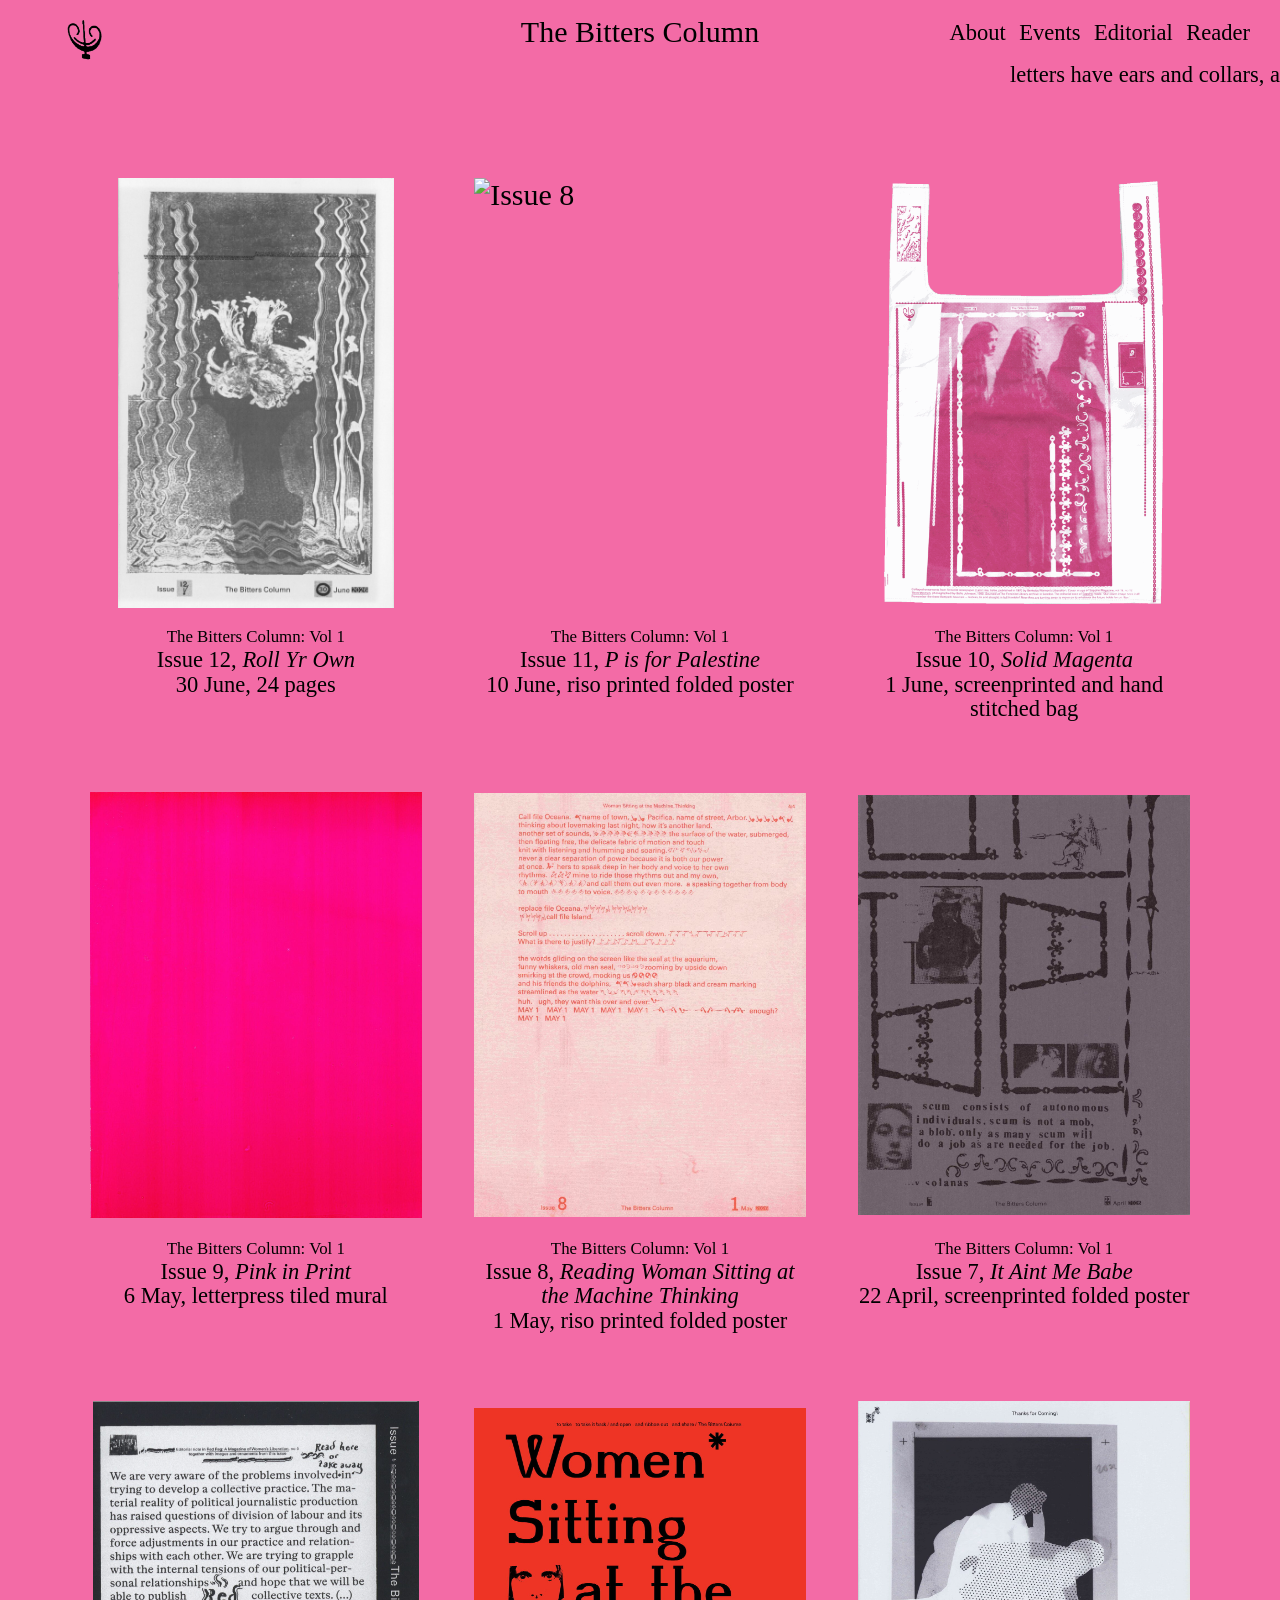
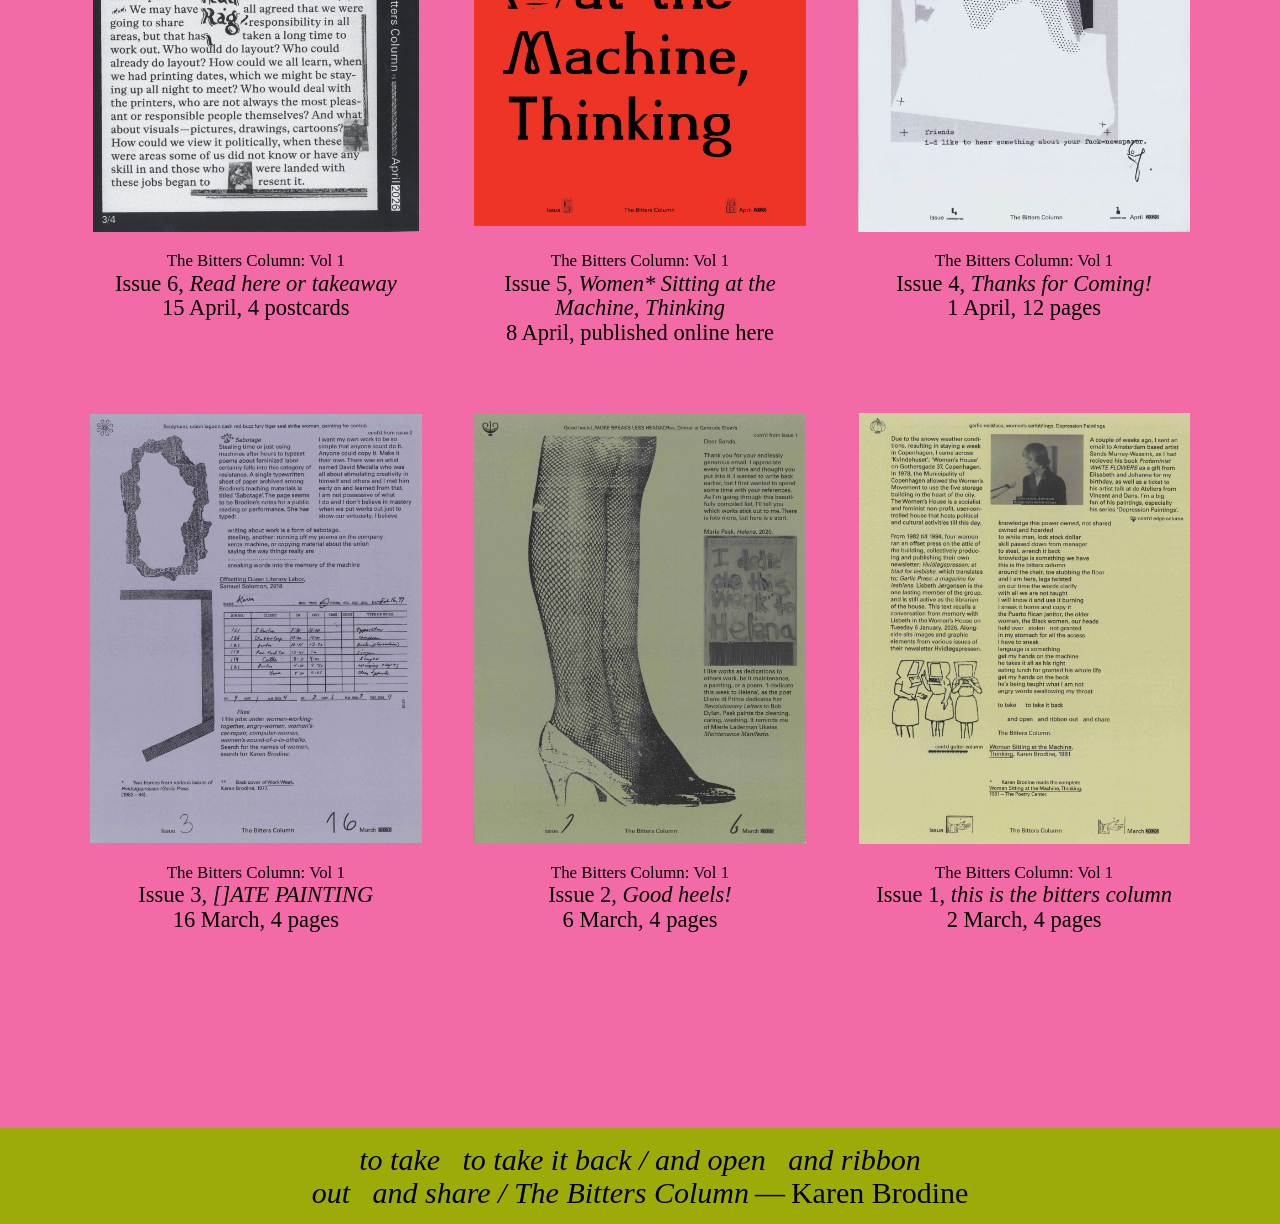
==== index.html @ c5529387 "commit" ====
<!DOCTYPE html>

<html lang="en">

	<head>

		<meta charset="utf-8">
		<meta name="viewport" content="width=device-width,initial-scale=1.0">

		<meta name="description" content="The Bitters Column is a bi-weekly publication about forming a feminist graphic design practice in conversation with others." />
		<meta name="keywords" content="TBC, women, feminized labor, archive, onions, feminist publishing"/>
		<meta name="author" content="Malva Askerup" />

		<link rel="icon" href="assets/images/favicon/loj.png"/>

		<title>The Bitters Column</title>

		<link rel="stylesheet" href="assets/css/normalize.css">

<link rel="stylesheet" href="https://use.typekit.net/iww7ucv.css">

		<link rel="stylesheet" href="assets/css/style.css?ver=1.0">

	</head>

	<body>


  <div class="page-wrapper">

<header>
  <a href="#" id="header-title" class="js-open-popup">The Bitters Column</a>

  <nav class="corner-nav">
    <a href="#" class="js-open-popup">About</a>
    <a href="happening.html">Events</a>
    <a href="home-page-thesis.html">Editorial</a>
    <a href="reader-home-page.html">Reader</a>
  </nav>
</header>

<div class="popup popup-index" id="popup">
  <div class="popup-content">
    <button class="popup-close" id="popup-close">&times;</button>
    <p>The Bitters Column is a bi-weekly publication about forming a feminist graphic design practice in conversation with others. </p>

<p class="center">* The Bitters Column: Volume 1, Issue 1–12 *</p>

<p>Issue 1, 2, and 3 includes a conversation with archivist Lisbeth Jørgensen, along
with material from <em>Hvidløgspressen (Garlic Press): A Magazine for Lesbians</em>, collectively produced from 1982 – 1994, at Kvindehuset (Women’s House) in Copenhagen. Poems by Marxist-writer and typesetter Karen Brodine. Email correspondence on women painters with the artist <a href="https://giftsciencearchive.net/">Sands Murray-Wassink</a>.</p>

<p>Issue 4 is a text on labor and sexuality, titled <em>IN REST, IN DEFIANCE</em>, written by <a href="https://www.vincentbecher.com/">Vincent Becher</a> for 1 May (Labor Day) 2026. Along with images from <em>Suck: The First European Sex Paper</em>, published 1969 –1974, London.</p>

<p>Issue 5 is a special issue publishing a text titled <em>Women* Sitting at the Machine, Thinking</em>, written as an expanded editorial note of sorts, published in April 2026 <a href="home-page-thesis.html">on this webpage.</a></p>

<p>Issue 6 is a (delayed) series of four postcards, reading editorial notes from various publications in the archives of Mayday Rooms and The Feminist Library in London.</p>

<p>Issue 7 blows up and extends details of the feminist newspaper <em>It Aint me Babe</em>, published in 1970 by Berkeley Women’s Liberation.</p>

<p>Issue 8 amplifies as a collective reading of Karen Brodine's <em>Woman Sitting at the Machine, Thinking</em>, for 1 May (Labor Day) 2026.</p>

<p>Issue 9 comprises a series of glossy pink prints mounted on a wall, distributed through the format of the exhibition. Printed with Anja Aurand.</p>

<p>Issue 10, is a handbag in collaboration with <a href="https://k6rnel.com/">Kornel Wojcinowicz</a>, as the first edition of <em>Solid: a collaborative garment project</em>.</p>

<p>Issue 11 are collages made with <a href="https://rietlanden.womensoffice.nl/index.html">Elisabeth Rafstedt and Johanna Ehde&thinsp;—&thinsp;Rietlanden Women's Office</a>, with material from <a href="https://www.palestineposterproject.org/">Palestine Poster Project Archive</a>.</p>

<p>Issue 12 is in dialogue with <a href="https://johannagratzer.info/">Johanna Gratzer</a>, along with a visual essay with sourced images from <em>Chrysalis Magazine: A Magazine of Women’s Culture</em>, produced from 1977 – 1980, at The Woman’s Building, Los Angeles.</p>

<p><a href="https://www.stanislawzielinski.com/">Stan Zielinski</a> selects the footer numbers for each issue.</p>

<p class="center">*</p>

<p>Contact: <a href="mailto:malvaaskerup@gmail.com">malvaaskerup@gmail.com</a></p>

<p><a href="mailto:malvaaskerup@gmail.com?subject=Subscribe%20to%20TBC">*Subscribe to The Bitters Column newsletter*</a> <br>
Send an inquiry via email to purchase an issue. The price for each issues differ, according to production time and costs.
</p>

<p>This is a research project into editorial practices as means for collaborative work, initiated by graphic designer <a href="https://malvaaskerup.nl/">Malva Askerup</a>.</p>

<p>Web design and development: Malva Askerup <br>
</div>
</div>




<div class="gossip-bar">
  <div class="gossip-track">
    letters have ears and collars, arms and legs, shoulders, spines, and chins
  </div>
</div>

			 <a href="index.html" class="home-button">
    <img src="content/hands.png" alt="Home">
  </a>

<main class="home-grid">


  <!-- Clickable images -->


<figure class="home-item">
    <a href="#" class="home-link">
    <img class="toggle-image" src="content/issue12.jpeg" data-alt="content/issue12-spread.png" alt="Issue 8">
    </a>
				  <figcaption>
      <span class="caption-series">The Bitters Column: Vol 1</span><br>
      <span class="caption-author">Issue 12,</span>
	        <span class="caption-title"><em>Roll Yr Own</em></span>
                <span class="caption-author"><br>30 June, 24 pages</span>

    </figcaption>
  </figure>

<figure class="home-item">
    <a href="#" class="home-link">
    <img class="toggle-image" src="content/palestine.jpg" data-alt="content/palestine-back.jpg" alt="Issue 8">
    </a>
				  <figcaption>
      <span class="caption-series">The Bitters Column: Vol 1</span><br>
      <span class="caption-author">Issue 11,</span>
	        <span class="caption-title"><em>P is for Palestine</em></span>
                <span class="caption-author"><br>10 June, riso printed folded poster</span>

    </figcaption>
  </figure>

<figure class="home-item">
    <a href="#" class="home-link">
    <img class="toggle-image" src="content/issue10-front.png" data-alt="content/issue10-back.png" alt="Issue 8">
    </a>
				  <figcaption>
      <span class="caption-series">The Bitters Column: Vol 1</span><br>
      <span class="caption-author">Issue 10,</span>
	        <span class="caption-title"><em>Solid Magenta</em></span>
                <span class="caption-author"><br>1 June, screenprinted and hand stitched bag</span>

    </figcaption>
  </figure>

<figure class="home-item">
    <a href="#" class="home-link">
    <img class="toggle-image" src="content/issue-9.jpg" data-alt="content/issue-9-2.jpg" alt="Issue 8">
    </a>
				  <figcaption>
      <span class="caption-series">The Bitters Column: Vol 1</span><br>
      <span class="caption-author">Issue 9,</span>
	        <span class="caption-title"><em>Pink in Print</em></span>
                <span class="caption-author"><br>6 May, letterpress tiled mural</span>

    </figcaption>
  </figure>

<figure class="home-item">
    <a href="#" class="home-link">
    <img class="toggle-image" src="content/TBC-ISSUE-8-FOLD.jpg" data-alt="content/tbc-issue-8-big.jpg" alt="Issue 8">
    </a>
				  <figcaption>
      <span class="caption-series">The Bitters Column: Vol 1</span><br>
      <span class="caption-author">Issue 8,</span>
	        <span class="caption-title"><em>Reading Woman Sitting at the Machine Thinking</em></span>
                <span class="caption-author"><br>1 May, riso printed folded poster</span>

    </figcaption>
  </figure>

<figure class="home-item">
    <a href="#" class="home-link">
    <img class="toggle-image" src="content/tbc-issue-7.jpg" data-alt="content/tbc-issue-7-big.jpg" alt="Issue 7">
    </a>
				  <figcaption>
      <span class="caption-series">The Bitters Column: Vol 1</span><br>
      <span class="caption-author">Issue 7,</span>
	        <span class="caption-title"><em>It Aint Me Babe</em></span>
      <span class="caption-author"><br>22 April, screenprinted folded poster</span>

    </figcaption>

  </figure>

<figure class="home-item">
    <a href="#" class="home-link">
    <img class="toggle-image" src="content/TBC-ISSUE-6-4.jpg" data-alt="content/TBC-ISSUE-6-2.jpg" alt="Issue 6" >
    </a>
				  <figcaption>
      <span class="caption-series">The Bitters Column: Vol 1</span><br>
      <span class="caption-author">Issue 6,</span>
	        <span class="caption-title"><em>Read here or takeaway</em></span>
      <span class="caption-author"><br>15 April, 4 postcards</span>

    </figcaption>
  </figure>

<figure class="home-item">
    <a href="home-page-thesis.html" class="home-link">
      <img src="content/issue-5.jpg" alt="Issue 5">
    </a>
				  <figcaption>
      <span class="caption-series">The Bitters Column: Vol 1</span><br>
      <span class="caption-author">Issue 5,</span>
	        <span class="caption-title"><em>Women* Sitting at the Machine, Thinking</em></span>
          <span class="caption-author"><br
            >8 April,
            <a href="home-page-thesis.html">published online here</a></span>
    </figcaption>
  </figure>

<figure class="home-item">
    <a href="#" class="home-link">
    <img class="toggle-image" src="content/TBC-ISSUE4.jpg" data-alt="content/TBC-ISSUE-4-1.jpg" alt="Issue 4">
    </a>
				  <figcaption>
      <span class="caption-series">The Bitters Column: Vol 1</span><br>
      <span class="caption-author">Issue 4,</span>
	        <span class="caption-title"><em>Thanks for Coming!</em></span>
              <span class="caption-author"><br>1 April, 12 pages</span>
    </figcaption>
  </figure>

<figure class="home-item">
  <a href="#" class="home-link">
    <img class="toggle-image" src="content/TBC-ISSUE-3.jpg" data-alt="content/TBC-ISSUE-3-2.jpg" alt="Issue 3">
  </a>
  <figcaption>
    <span class="caption-series">The Bitters Column: Vol 1</span><br>
    <span class="caption-author">Issue 3,</span>
    <span class="caption-title"><em>[]ATE PAINTING</em></span>
        <span class="caption-author"><br>16 March, 4 pages</span>
  </figcaption>
</figure>

<figure class="home-item">
  <a href="#" class="home-link">
    <img class="toggle-image" src="content/TBC-ISSUE-2.jpg" data-alt="content/TBC-ISSUE-2-1.jpg" alt="Issue 2">
  </a>
  <figcaption>
    <span class="caption-series">The Bitters Column: Vol 1</span><br>
    <span class="caption-author">Issue 2,</span>
    <span class="caption-title"><em>Good heels!</em></span>
        <span class="caption-author"><br>6 March, 4 pages</span>
  </figcaption>
</figure>

<figure class="home-item">
  <a href="#" class="home-link">
    <img class="toggle-image" src="content/TBC-ISSUE-1.jpg" data-alt="content/TBC-ISSUE-1-2.jpg" alt="Issue 1">
  </a>
  <figcaption>
    <span class="caption-series">The Bitters Column: Vol 1</span><br>
    <span class="caption-author">Issue 1,</span>
    <span class="caption-title"><em>this is the bitters column</em></span>
    <span class="caption-author"><br>2 March, 4 pages</span>
  </figcaption>
</figure>



</main>


		<footer>

			<p>
				<em>to take&nbsp;&nbsp;&nbsp;to take it back /
      and open&nbsp;&nbsp;&nbsp;and ribbon out&nbsp;&nbsp;&nbsp;and share /
<nobr>The Bitters Column</nobr></em>&thinsp;—&thinsp;<nobr>Karen Brodine</nobr>

			</p>

		</footer>

		</div>

		<!-- end webpage content -->


		<!-- website script right before closing tag -->
		<script type="text/javascript" src="assets/js/script.js?ver=1.0"></script>


	</body>

</html>
---- assets/css/style.css ----
@charset "UTF-8";

/* FONTS */
@font-face {
  font-family: 'Mrs Eaves';
  src: url('../fonts/mrs-eaves/mrs-eaves-roman.woff2') format('woff2');
  font-weight: normal;
  font-style: normal;
  font-display: swap;
}

@font-face {
  font-family: 'Mrs Eaves';
  src: url('../fonts/mrs-eaves/mrs-eaves-italic.woff2') format('woff2');
  font-weight: normal;
  font-style: italic;
  font-display: swap;
}

/* VARIABLES */

:root {
  /* Color values */
  --color-background: rgba(255, 255, 255, 1);
  --color-text: rgba(0, 0, 0, 1);
  --color-text-link: rgba(0, 0, 255, 0.8);
  --color-text-link-hover: rgba(0, 0, 255, 0.4);

  /* Font values */
  --font-text: 'mrs-eaves', serif;
  /* --font-size: 24px; */
  --font-size: 30px;

  /* Margin values */
  --margin: 1rem;
  --header-offset: 0.5rem; /* master vertical spacing */

  /* Reserved width on the right so header titles and the gossip-bar
     marquee never run under the fixed corner-nav */
  --corner-nav-clearance: 9rem;

  /* Examples of possible variables 

  --font-size-heading: calc(var(--font-size) * 2);
  --font-size-subheading: calc(var(--font-size) * 1.25);
  --font-size-caption: calc(var(--font-size) * 0.875);

  --margin-xs: calc(var(--margin) * 0.5);
  --margin-s: calc(var(--margin) * 1);
  --margin-m: calc(var(--margin) * 2);
  --margin-l: calc(var(--margin) * 3);
  --margin-xl: calc(var(--margin) * 5);
*/
  font-size: 30px;
  /* Floor for phone widths (2.5vw stays under this until ~960px wide).
     h1/h3/header/nav are all sized in rem/em off this root value, so
     moving the floor keeps the whole type scale — headings, body text,
     nav — moving together instead of just shrinking paragraphs. */
  font-size: clamp(19px, 2.5vw, 30px);
}

/* GENERAL STYLES */

html {
  /* font-size: 30px; */
  background-color: transparent;
  color: black;
  scroll-behavior: smooth;
  /* overflow-x: hidden */
  overscroll-behavior-y: none;
  scrollbar-color: #0000003d transparent;
  scrollbar-width: thin;
}

body {
  display: flex;
  flex-direction: column;
  min-height: 100vh; /* fallback for browsers without dvh support */
  min-height: 100dvh; /* matches the real visible viewport on phones, so the
    footer doesn't sit below where the address bar leaves room for */
  margin: 0;
  box-sizing: border-box;
  padding-top: 2.1rem; /* offset for fixed header */
  position: relative;
  background-color: #f36ba6;
  font-family: 'mrs-eaves', serif;
  line-height: 1.1;
  color: black;
  width: 100%;
  height: auto;
  max-width: 100%;
  overflow-x: hidden;
  scrollbar-color: black;
}

/* BODY VARIATIONS */

body.thesis-page {
  background-color: #ff2800 !important;
  color: black;
}

body.happening {
  background-color: #686868;
  color: black;
  overflow: hidden; /* no scroll on this page */
}

body.happening main.slideshow-page {
  position: fixed;
  top: 3rem;
  left: 0;
  right: 0;
  bottom: 0;
  width: 100%;
  height: auto;
  margin: 0 auto;
}
/* POPUP ONLY */

body.happening .popup-content {
  background-color: #686868;
  color: black;
  border: 2px solid black;
}

body.reader {
  background-color: #a3c795;
  color: black;
}

body.reader .popup-content {
  background-color: #a3c795;
  color: black;
  border: 2px solid black;
}

/* TYPOGRAPHY */

h1 {
  /* h1 style */
  /* 1rem, not a fixed 30px — so h1 tracks the root clamp() like body
     text does, instead of staying pinned at desktop size on phones. */
  font-size: 1rem;
  font-weight: normal;
  font-style: italic;
  text-align: center;

  font-variant-ligatures: common-ligatures discretionary-ligatures contextual;
}

h1 .h1-regular {
  font-style: normal; /* overrides italic from h1 */
}

h1 .h1-small {
  font-style: normal; /* overrides italic */
  font-size: 0.75rem;
}

h2 {
  /* h2 style */
}

h3 {
  /* 1rem, not a fixed 30px — same reasoning as h1 above. */
  font-size: 1rem;
  font-weight: normal;
  font-style: italic;
  text-align: center;
  width: calc(100% + (100% / 3 + 2rem / 3));
  font-variant-ligatures: common-ligatures discretionary-ligatures contextual;
}

h3 .h3-regular {
  font-style: normal; /* overrides italic from h1 */
}

h3 .h3-small {
  font-style: normal; /* overrides italic */
  font-size: 0.75rem;
}

h4,
h5,
h6 {
  /* h4-h5-h6 style */
}

p {
  /* paragraph style */
}

p.quote,
.footnote p {
  font-size: 0.75em;
}
.footnote p {
  margin-top: 0;
}
ol,
ul {
  /* ordered list and unordered list styles */
}

blockquote {
  /* blockquote element style */
}

hr {
  /* horizontal rule style */
}

a {
  color: black;
  text-decoration: none;
}

a:hover {
  text-decoration: underline;
  text-decoration-color: #9dab09;
  text-underline-offset: 0.2em;
}

.center {
  text-align: center;
}

/* HEADER */

header {
  width: 100%;
  padding-top: var(--header-offset);
  padding-bottom: 0.5rem;
  padding-inline: 1rem;
  box-sizing: border-box;
  z-index: 1000;
  display: flex;
  flex-direction: column;
  align-items: center;

  position: fixed;
  top: 0;
  max-width: 60ch;
  margin-inline: auto;
  left: 0;
  right: 0;
}

header.hide {
  opacity: 0;
  pointer-events: none;
}

#header-title {
  cursor: pointer;
  text-decoration: none;
  color: #000;
}

#header-title:hover {
  text-decoration: underline;
  text-decoration-color: #9dab09;
  text-underline-offset: 0.2em;
}

.popup-index .popup-content {
  background-color: #f36ba6;
}

/* popup for thesis page */
.popup-thesis .popup-content {
  background-color: #ff2800;
}

/* POP-UPS */

.popup {
  display: none; /* hidden by default */
  position: fixed;
  inset: 0; /* top/right/bottom/left = 0 */
  z-index: 2000;
  justify-content: center; /* horizontal center */
  align-items: flex-start; /* start from top */
  padding-top: 3rem; /* space below header */
}

.popup-content {
  font-size: 0.75rem;
  background-color: #f36ba6;
  border: 2px solid black;
  padding: 0rem 0.8rem 0rem 0.8rem; /* padding around content */
  cursor: default;
  max-width: 20rem; /* visually two columns */
  position: relative; /* needed for absolute positioning of close */
  max-height: 80vh; /* won't exceed 80% of viewport height */
  min-height: 10rem;
  overflow-y: auto;
  overscroll-behavior: none;
  scrollbar-color: #0000003d transparent;
  scrollbar-width: thin;
}

.popup-close {
  position: sticky;
  top: 0;
  float: right;
  font-size: 1.5rem;
  background: none;
  border: none;
  cursor: pointer;
  line-height: 1;
  padding: 0;
  margin: 0 -0.3rem 0 0;
  color: #000;
  z-index: 1;
}

.popup-close:hover {
  color: #9dab09;
}

/* GOSSIP-BAR */
.gossip-bar {
  width: 100vw;
  overflow: hidden;
  white-space: nowrap;
  font-size: 0.75rem;
  padding: 0rem 0;
  /* keep the marquee text clear of the fixed corner-nav so the two
     don't visually collide as the text scrolls in from the right */
  box-sizing: border-box;
  padding-right: var(--corner-nav-clearance);
}

.gossip-track {
  display: inline-block;
  padding-left: 100%;
  animation: gossip-scroll 20s linear infinite;
}

@keyframes gossip-scroll {
  from {
    transform: translateX(0);
  }
  to {
    transform: translateX(-100%);
  }
}

/* CORNER NAV (About / Events / Editorial / Reader)
   Sits fixed in the same top-right spot the old "(happening)" link used,
   on one line, and never pushes or shrinks the (always centered) header
   title. Instead, script.js/slideshow.js measure on load/resize whether
   the title's edge would actually run into the nav; if so they add
   .wrap-below, which drops the nav to its own line under the header —
   still right-aligned, just no longer pinned to the corner. This reacts
   to the real rendered width of each page's title rather than a fixed
   breakpoint, since "The Bitters Column" and "Women* Sitting at the
   Machine, Thinking" need very different amounts of room. */

.corner-nav {
  position: fixed;
  top: 0.7rem;
  right: 1rem;
  z-index: 1000;
  display: flex;
  gap: 0.45rem;
}

.corner-nav a {
  display: inline-block;
  font-family: 'mrs-eaves', serif;
  font-size: 0.75rem;
  color: black;
  text-decoration: none;
  white-space: nowrap;
}

.corner-nav a:hover {
  text-decoration: underline;
  text-decoration-color: #9dab09;
  text-underline-offset: 0.2em;
}

/* marks the link for the page currently being viewed — same treatment
   as :hover, so it reads as "you are here" rather than a disabled state */
.corner-nav a.current {
  text-decoration: underline;
  text-decoration-color: #9dab09;
  text-underline-offset: 0.2em;
  pointer-events: none;
}

/* Applied by JS when the title would otherwise run into the nav.
   Stays position:fixed with the same `right: 1rem` as the normal state —
   only `top` changes (set inline by JS to sit just under the title) —
   so the nav's right edge always lines up with the same page corner,
   instead of drifting to match the header's own (narrower, centered)
   box width. */
.corner-nav.wrap-below {
  justify-content: flex-end;
  flex-wrap: wrap;
  width: max-content;
  max-width: calc(100vw - 2rem);
}

@media (max-width: 480px) {
  .corner-nav {
    gap: 0.35rem;
  }

  /* Was shrunk to 0.65rem here, which made the nav noticeably smaller
     than figcaption (0.75em) on phones under 480px — the two are meant
     to read as the same size. Left at 0.75rem so they match; the
     .wrap-below JS already handles the nav not fitting in one line. */
}

/* HOME-PAGE */

/* index page: make top of .home-grid match thesis page spacing */
body:not(.thesis-page) .home-grid {
  margin-top: 3rem; /* same as .home-grid on thesis page */
}

.home-button {
  position: fixed;
  top: 0.5rem;
  left: 2rem;
  z-index: 1000;
}

.home-button img {
  width: 50px;
  height: auto;
  display: block;
}

.page-wrapper {
  display: flex;
  flex-direction: column;
  min-height: 100vh; /* fallback for browsers without dvh support */
  min-height: 100dvh; /* matches the real visible viewport on phones, so the
    footer doesn't sit below where the address bar leaves room for */
  justify-content: center;
  align-items: center;
  align-content: center;
}

.page-wrapper main {
  padding-inline: 1rem;
  flex: 1; /* take all available space */
}

/* HOMEPAGE GRID */
.home-grid {
  display: grid;
  grid-template-columns: repeat(3, 1fr);
  gap: 1.75rem;
  margin: 4rem 2rem;
}

.home-item {
  display: inline-block; /* allows stacking in columns */
  width: 100%; /* full width inside column */
}

.home-link {
  display: block;
  text-decoration: none;
  color: inherit;
  position: relative;
}

.home-link:hover {
  text-decoration: none;
}
.home-link img,
.home-link p {
  width: 100%;
  height: auto;
  display: block;
}
.home-link p {
  display: block;
  width: 100%;
  margin: 0;
  min-height: 100px;
  align-items: center;
  justify-content: center;
  text-align: center;
}

body:not([class]) .home-item img {
  aspect-ratio: 121/157;
  object-fit: contain;
}

blockquote {
  margin: 0.25rem 0;
  font-style: normal;
}


/* CHAPTERS */

.chapter-title,
.home-chapter-title {
  position: absolute;
  top: 0;
  left: 50%;
  transform: translate(-50%, calc(-100% - 0.5rem));
  margin: 0;
  z-index: 2;
  font-family: var(--font-text);
  color: black;
  text-align: center;
}
.chapter-title {
  font-size: 30px;
  font-style: italic;
}
.home-chapter-title {
  /* 1rem, not a fixed 24px — matches the header title / h1 / h3, so "Part
     1/3" etc. read as part of the same heading scale instead of sitting at
     their own fixed size that stopped tracking the root clamp(). */
  font-size: 1rem;
  font-style: normal;
}

.chapter-image {
  display: block; /* centers the image */
  margin: 1rem auto; /* top/bottom margin, horizontally centered */
  width: 400px; /* fixed size, same as HTML width */
  height: auto; /* maintain aspect ratio */
  max-width: none; /* allow it to stay fixed, no scaling */
}

/* FIGCAPTIONS */

.home-grid figure figcaption {
  font-family: var(--font-text);
  font-size: 0.75em; /* same as .quote and .footnote p */
  font-style: normal; /* or italic if needed */
  line-height: 1.1; /* same as paragraph */
  margin-top: 0.5rem;
  margin-bottom: 0.5rem;
  text-align: center;
  display: block; /* remove flex so it behaves like a paragraph */

  font-variant-ligatures: common-ligatures discretionary-ligatures contextual;
}

figcaption {
  font-family: var(--font-text);
  font-size: 0.75em; /* same as .quote and .footnote p */
  font-style: normal; /* or italic if needed */
  line-height: 1.1; /* same as paragraph */
  margin-top: 0.5rem;
  margin-bottom: 0.5rem;
  display: block; /* remove flex so it behaves like a paragraph */

  font-variant-ligatures: common-ligatures discretionary-ligatures contextual;
}

figcaption .caption-author {
  font-style: normal; /* author normal */
}

figcaption .caption-title {
  font-style: italic; /* title italic */
}

figcaption .caption-series {
  font-style: normal;
  font-size: 0.75em; /* smaller than the rest of the caption — figcaption
    itself is already 0.75em of body, so this is ~0.56em of body overall */
}

/* PAGE STYLES */

div.page-wrapper {
  /* the element that 'wraps' everything */
  max-width: 1200px;
  max-width: min(100ch, 100%);
  margin: 0 auto;
  /* padding: 0.5rem; */
  /* padding: 0.5rem 1rem; */
}

.multiply {
  mix-blend-mode: multiply;
}

.image {
  isolation: isolate; /* ensures the image blends only with section background */
  background-color: #ff2800;
}

/* navigation */

nav ul {
  list-style: none; /* remove bullets */
  padding: 0; /* remove default padding */
  margin: 0; /* remove default margin */
  display: flex; /* horizontal layout */
  justify-content: center; /* center the menu horizontally */
  gap: 30px; /* space between menu items */
}

/* content */

main {
  max-width: 37rem;
  padding-bottom: calc(var(--margin) * 2);
}

summary {
}

section {
  padding-right: calc(100% / 3 + 2rem / 3);
  box-sizing: border-box;
}

section:has(.text) {
  padding-right: 0;
  display: flex;
  gap: 2rem;
}

section:has(.text) > div {
  flex: 1;
}

section:has(.text) > .text {
  flex-basis: 220%;
}

section:has(.text) > .text > * {
  margin-top: 0;
}

section:has(.text) > .image,
section:has(.text) > .footnote {
  flex-basis: 100%;
}
section:has(.text) > .footnote {
  position: sticky;
  top: var(--header-offset);
  height: fit-content;
  padding-bottom: 0.5rem;
}

/* REMOVE sticky from image */
section:has(.text) > .image img,
section:has(.text) > .footnote p {
  margin-bottom: 0.25rem;
  /* max-width: 100%; */
  height: auto;
  text-wrap: balance;
}

/* ADD sticky to container */
section:has(.text) > .image {
  position: sticky;
  top: 3rem;
  align-self: flex-start;
  top: var(--header-offset);
}

/* figure layout */
section:has(.text) > .image figure {
  display: flex;
  flex-direction: column;
  align-items: center;
  margin: 0;
}

/* image */
.sticky-image {
  display: block;
  max-width: 400px;
  width: 100%;
  height: auto;
}

/* small sticky side-note images */
.sticky-image-small {
  display: block;
  max-width: 150px; /* smaller than main sticky images */
  width: 100%; /* responsive scaling */
  height: auto; /* maintain aspect ratio */
  margin: 0.25rem 0; /* optional small vertical spacing */
}

.sticky-image-mini {
  display: block;
  max-width: 100px; /* smaller than main sticky images */
  width: 100%; /* responsive scaling */
  height: auto; /* maintain aspect ratio */
  margin: 0.25rem 0; /* optional small vertical spacing */
}

/* caption */
section:has(.text) > .image figure figcaption {
  margin-top: 0.25rem;
  text-wrap: balance;
  /* text-align: center; */
  font-size: 0.75em;
  line-height: 1.1;
}

/* NEXT CHAPTER */

.next-chapter {
  display: flex;
  justify-content: center;
  margin: var(--margin-xl) 0;
  align-items: flex-end; /* bottom-aligns the figures */
  gap: 0.5rem; /* space between prev/next */
}

.next-chapter figure {
  display: flex;
  flex-direction: column;
  align-items: center;
  margin: 0;
}

.next-chapter img {
  max-width: 120px;
  height: auto;
  cursor: pointer;
}

.next-chapter figcaption {
  margin-top: 0.5rem;
  font-size: 0.75em;
  text-align: center;
}

/* FIXED ELEMENTS */

.fixed-happening {
  position: fixed;
  top: 0.7rem;
  right: 1rem;
  font-family: 'mrs-eaves', serif;
  font-size: 0.75rem;
  color: black;
  z-index: 1000;
  /* margin: 0 auto; /* keep this */
  /* margin-top: 0; */
}

.home-button img,
.fixed-happening img {
  width: 50px;
  height: auto;
  display: block;
}

.back-to-top {
  position: fixed;
  bottom: var(--header-offset);
  right: var(--margin);
  font-family: var(--font-text);
  font-size: 0.75rem;
  color: black;
  text-decoration: none;
  z-index: 1000;
}

.back-to-top:hover {
  text-decoration: underline;
  text-decoration-color: #9dab09;
  text-underline-offset: 0.2em;
}

/* HAPPENING PAGE */

.happening-full {
  display: grid;
  grid-template-columns: repeat(3, 1fr); /* same as homepage grid */
  gap: 1.75rem; /* same gap as .home-grid */
  padding: 2rem 0; /* vertical spacing above/below */
}

.happening-full img {
  grid-column: 1 / -1; /* span all 3 columns */
  width: 100%;
  height: auto;
  display: block;
}

/* FOOTER */

footer {
  position: relative;
  width: 100vw;
  box-sizing: border-box; /* keep the side padding inside the 100vw/100% width instead of adding to it */
  text-align: center;
  background-color: #9dab09;
  padding: var(--header-offset);
  margin-top: 0;
  font-variant-ligatures: common-ligatures discretionary-ligatures contextual;
}

footer p {
  /* max-width: calc(100% - 12rem); */
  margin: 0 auto; /* keep this */
  padding-inline: 1rem;
  text-wrap: balance;
}

/* SLIDESHOW HAPPENING */

.slideshow-page {
  width: calc(100vw - 4rem); /* full viewport minus horizontal margins */
  height: calc(
    100vh - 8rem
  ); /* full viewport minus top+bottom margins (4rem each) */
  display: flex;
  justify-content: center; /* horizontal center */
  align-items: center; /* vertical center */
  position: relative; /* for caption positioning */
  overflow: hidden;
  font-family: 'mrs-eaves', serif;
  box-sizing: border-box;
}

/* Full viewport slideshow */
.slideshow-container {
  position: relative;
  width: 100vw;
  height: 100vh;
  overflow: hidden;
  background-color: #ff2800;
  font-family: 'mrs-eaves', serif;
  padding: 4rem 2rem; /* only add inner spacing if needed */
  box-sizing: border-box; /* ensure padding doesn’t break width/height */
}

/* Base slide */
.slideshow-slide {
  display: none;
  width: 100%;
  height: 100%;
  justify-content: center;
  align-items: center;
  text-align: center; /* centers images horizontally if inline-block */
}

.slideshow-slide.slide-small img {
  width: 400px; /* exact width in pixels */
  height: auto; /* keeps aspect ratio */
  max-height: 80vh; /* optional: don’t overflow viewport height */
}

.slideshow-slide.slide-full {
  position: fixed;
  inset: 0;
  width: 100vw;
  height: 100dvh; /* 👈 instead of 100vh */
  z-index: 5;
}

.slideshow-slide.slide-full img {
  width: 100vw;
  height: 100dvh; /* 👈 match container */
  object-fit: cover;

  max-width: none;
  max-height: none;
}

/* Active slide */
.slideshow-slide.active {
  display: flex;
}

/* Image sizing */
.slideshow-slide img {
  max-width: 100%;
  max-height: 100%;
  object-fit: contain;
  margin: auto; /* horizontally center */
  display: block;
  box-sizing: border-box;
}

.slideshow-caption {
  position: fixed;
  bottom: var(--header-offset); /* uses header offset */
  left: 50%;
  transform: translateX(-50%);

  width: 90vw; /* relative to viewport width */
  max-width: 70vw; /* ensures it doesn’t go over the viewport */

  text-align: center;
  font-family: var(--font-text);
  font-size: 0.75em;
  font-style: normal;
  line-height: 1.1;
  color: white;
  mix-blend-mode: difference;

  display: -webkit-box;
  -webkit-line-clamp: 2; /* wrap only if necessary */
  -webkit-box-orient: vertical;
  overflow: hidden;
  text-overflow: ellipsis;
  padding: 0 10px;
  pointer-events: auto;
  z-index: 10;
}

/* NAVIGATION CHAPTERS */

.slideshow-prev,
.slideshow-next {
  position: fixed; /* fixed ensures it covers viewport, not just parent */
  top: 0;
  bottom: 0;
  width: 50vw; /* half viewport width */
  cursor: pointer;
  z-index: 20;
  background: transparent; /* keeps invisible */
}

.slide-inner {
  position: relative;
  display: inline-block; /* shrink-wrap to image */
}

/* IMAGE */
.slide-inner img {
  display: block;
  max-width: 100%;
  height: auto;
}

/* COUNTER SLIDESHOW */
.slideshow-counter {
  position: fixed;
  font-family: 'mrs-eaves', serif;
  font-size: 0.75rem;
  color: white;
  mix-blend-mode: difference;
  z-index: 10;
}

.slideshow-prev {
  left: 0;
}
.slideshow-next {
  right: 0;
}

/* UTILITY CLASSES */

/* hide desktop mobile etc */

.desktop-only {
  display: block;
}

.mobile-only {
  display: none;
}

/* WEBSITE MEDIA QUERIES */

/* responsive typeface for various breaking points, sets the default 'rem' value */

@media (max-width: 340px) {
  /* :root, not html — the :root clamp() above has higher specificity
     than a plain `html` selector even though they target the same
     element, so an `html { font-size }` rule here would silently lose
     and never apply. That was happening before this fix: rem-based
     elements (h1, h3, ...) stayed at the 19px floor on very narrow
     phones while body's own text dropped to 16px, out of sync. */
  :root {
    font-size: 16px; /* smaller font for very narrow screens, kept
      proportional to the 19px floor above */
  }

  body {
    font-size: 16px; /* keeps all text same size */
  }
}
/* 
@media (max-width: 299px) { :root{--font-size: 18px;} html, body {font: var(--font-size) var(--font-text); } }
@media (min-width: 299px) and (max-width: 340px) { :root{--font-size: 19px;} html, body {font: var(--font-size) var(--font-text); } }
@media (min-width: 340px) and (max-width: 440px) { :root{--font-size: 20px;} html, body {font: var(--font-size) var(--font-text); } }
@media (min-width: 441px) and (max-width: 779px) { :root{--font-size: 19px;} html, body {font: var(--font-size) var(--font-text); } }
@media (min-width: 780px) and (max-width: 992px) { :root{--font-size: 20px;} html, body {font: var(--font-size) var(--font-text); } }
@media (min-width: 993px) and (max-width: 1200px) { :root{--font-size: 21px;} html, body {font: var(--font-size) var(--font-text); } }
@media (min-width: 1201px) and (max-width: 1320px) { :root{--font-size: 22px;} html, body {font: var(--font-size) var(--font-text); } }
@media (min-width: 1321px) { :root{--font-size: 24px;} html, body {font: var(--font-size) var(--font-text); } }

/* styles for 'mobile', screen sizes up to 779px, should covers 'mobile' and 'tablet' */
/* style this one first and then use the subsequent ones in a cascading way (from general to specific) */

/* @media (max-width: 1200px) {
  section:has(.text) > .text,
  section:has(.text) > .image {
    flex-basis: 100%;
  }
} */
@media (max-width: 800px) {
  section {
    padding-right: 0;
  }

  h3 {
    width: 100%;
    margin-right: 0;
  }

  section:has(.text) {
    flex-direction: column;
    gap: 0;
  }
  section:has(.text) > .text {
    order: 1;
  }

  #header-title {
    display: block;
    text-align: center;
    width: 100%;
    padding-inline: 0.5rem;
  }

  section:has(.text) > .image {
    position: static; /* remove sticky behavior on mobile */
    order: 0;
    text-align: center; /* center the container horizontally */
    margin: 0 auto; /* ensure block centering */
  }

  section:has(.text) > .image img {
    margin-bottom: 0;
  }
  section:has(.text) > .footnote {
    text-align: center;
    order: 1;
  }
}

/* MOBILE HEADER ADJUSTMENT */
@media (max-width: 768px) {
  header {
    max-width: 100%; /* allow full width on mobile */
    padding-inline: 1rem; /* reduce side padding */
    align-items: center; /* center contents horizontally */
  }

  /* #header-title already goes full-width + text-align:center + display:block
     below (max-width: 800px) — that's what keeps it centered and clear of
     the home-button icon (centered text never sits flush against the
     edge). An earlier fix added a max-width clearance here on top of that,
     which narrowed the title's box enough to force an extra line break
     ("Women* Sitting" / "at the Machine," / "Thinking" instead of two
     lines) without actually being needed to avoid the icon. */

  body {
      padding-top: 3rem; /* offset for fixed header */
  }

  header nav ul {
    flex-direction: column; /* stack menu items vertically */
    gap: 0.5rem; /* smaller spacing between links */
    width: auto; /* let ul shrink to fit content */
    justify-content: center; /* center the stacked links */
    text-align: center; /* center text inside links */
  }

  header nav ul li {
    margin: 0; /* remove default margins */
    width: 100%; /* optional: full-width touch target */
  }

  header nav ul li a {
    display: block;
    text-align: center; /* center link text */
  }

  .popup {
    position: fixed;
    inset: 0;
    align-items: center; /* center vertically instead of pinning under the header */
    padding: 0.5rem; /* vertical and horizontal padding */
    box-sizing: border-box;
    max-width: 100%; /* full width on mobile */
    margin: 0 auto; /* center horizontally if max-width changes */
  }

  /* Shrink the home icon a bit on mobile so it needs less clearance and
     reads less heavy next to the (often two-line) header title. */
  .home-button img {
    width: 40px;
  }

  /* The chapter labels ("Part 1/3" etc.) on the homepage grid are
     absolutely positioned to float above their image on desktop, where the
     grid is a single row and there's nothing above them to hit. On mobile
     the grid wraps to multiple rows (see .home-grid below), so a floating
     label can overlap the row above it. Let it sit in normal flow instead
     — same look, but it can never collide with anything. */
  .home-chapter-title {
    position: static;
    transform: none;
    display: block;
    margin: 0 0 0.4rem;
  }

  /* Avoid the row-1 caption/label pair colliding with the corner-nav or
     gossip-bar collision logic elsewhere — footer previously relied on
     100vw, which can render wider than the visual viewport and quietly
     push its own height/wrapping around. 100% keeps it exactly as wide as
     its (already full-bleed) container. */
  footer {
    width: 100%;
  }

}

@media (max-width: 779px) {
  /*   'mobile' overriding css properties here */

  /* utility classes, mobile */

  .desktop-only {
    display: none;
  }

  .mobile-only {
    display: block;
  }
}

/* use this query to apply style changes to smaller smartphones sizes (like an iPhone 5S or SE 2016), max size of 339px */

@media (max-width: 339px) {
  /*   overriding css properties here */
}

/* use this query to apply style changes for 'mobile' screen sizes that are flipped in 'landscape' mode */

@media (max-width: 779px) and (orientation: landscape) {
  /*   overriding css properties here */
}

/* use this query to apply style for 'small' desktop screens */

@media (min-width: 780px) and (max-width: 992px) {
  /*   overriding css properties here */
}

img,
#header-title,
.home-link,
h1,
.next-chapter,
.back-to-top,
nav,
.gossip-track,
.fixed-happening,
.corner-nav,
.slideshow-caption,
.slideshow-counter,
footer {
  -moz-user-select: none;
  user-select: none;
  -webkit-user-select: none;
  -ms-user-select: none;
}
figcaption {
  cursor: default;
}

/* Mobile */
@media (max-width: 779px) {
  .home-grid {
    grid-template-columns: repeat(2, 1fr);
  }

  html,
  body {
    overflow-x: hidden; /* prevent horizontal scroll */
    width: 100%; /* make sure viewport width is respected */
  }

  /* Make sections fit within viewport */
  section {
    max-width: 100%;
    padding-right: 1rem; /* adjust any big paddings */
    box-sizing: border-box;
  }
}

@media (max-width: 550px) {
  .home-grid {
    margin-inline: 0;
    /* grid-template-columns: 1fr; */
  }
  .home-button {
    left: 0.5rem;
  }
}

@media print {
  /* Hide UI elements */
  nav,
  .home-button,
  .back-to-top,
  header,
  .next-chapter,
  .fixed-happening,
  .corner-nav,
  footer {
    display: none !important;
  }

  /* Printer margin */
  @page {
    margin: 1cm;
  }

  /* Reset spacing */
  body {
    margin: 0;
    padding: 0;
  }

  .page-wrapper {
    margin: 0 auto;
    max-width: 100%;
  }

  main {
    padding: 0;
  }

  /* Force all images to be half size and centered */
  img {
    width: 50% !important;
    height: auto !important;
    display: block !important;
    margin-left: auto !important;
    margin-right: auto !important;
  }

  /* Fix all parent containers that may block centering */
  figure,
  .image,
  section:has(.text) > .image,
  .home-link {
    display: block !important;
    text-align: center !important;
    position: static !important; /* disables sticky/flex issues */
    width: 100% !important;
  }

  /* Optional: captions aligned with the image */
  figure figcaption {
    width: 50% !important; /* match image width */
    text-align: center !important;
    margin: 0 auto !important;
  }
}
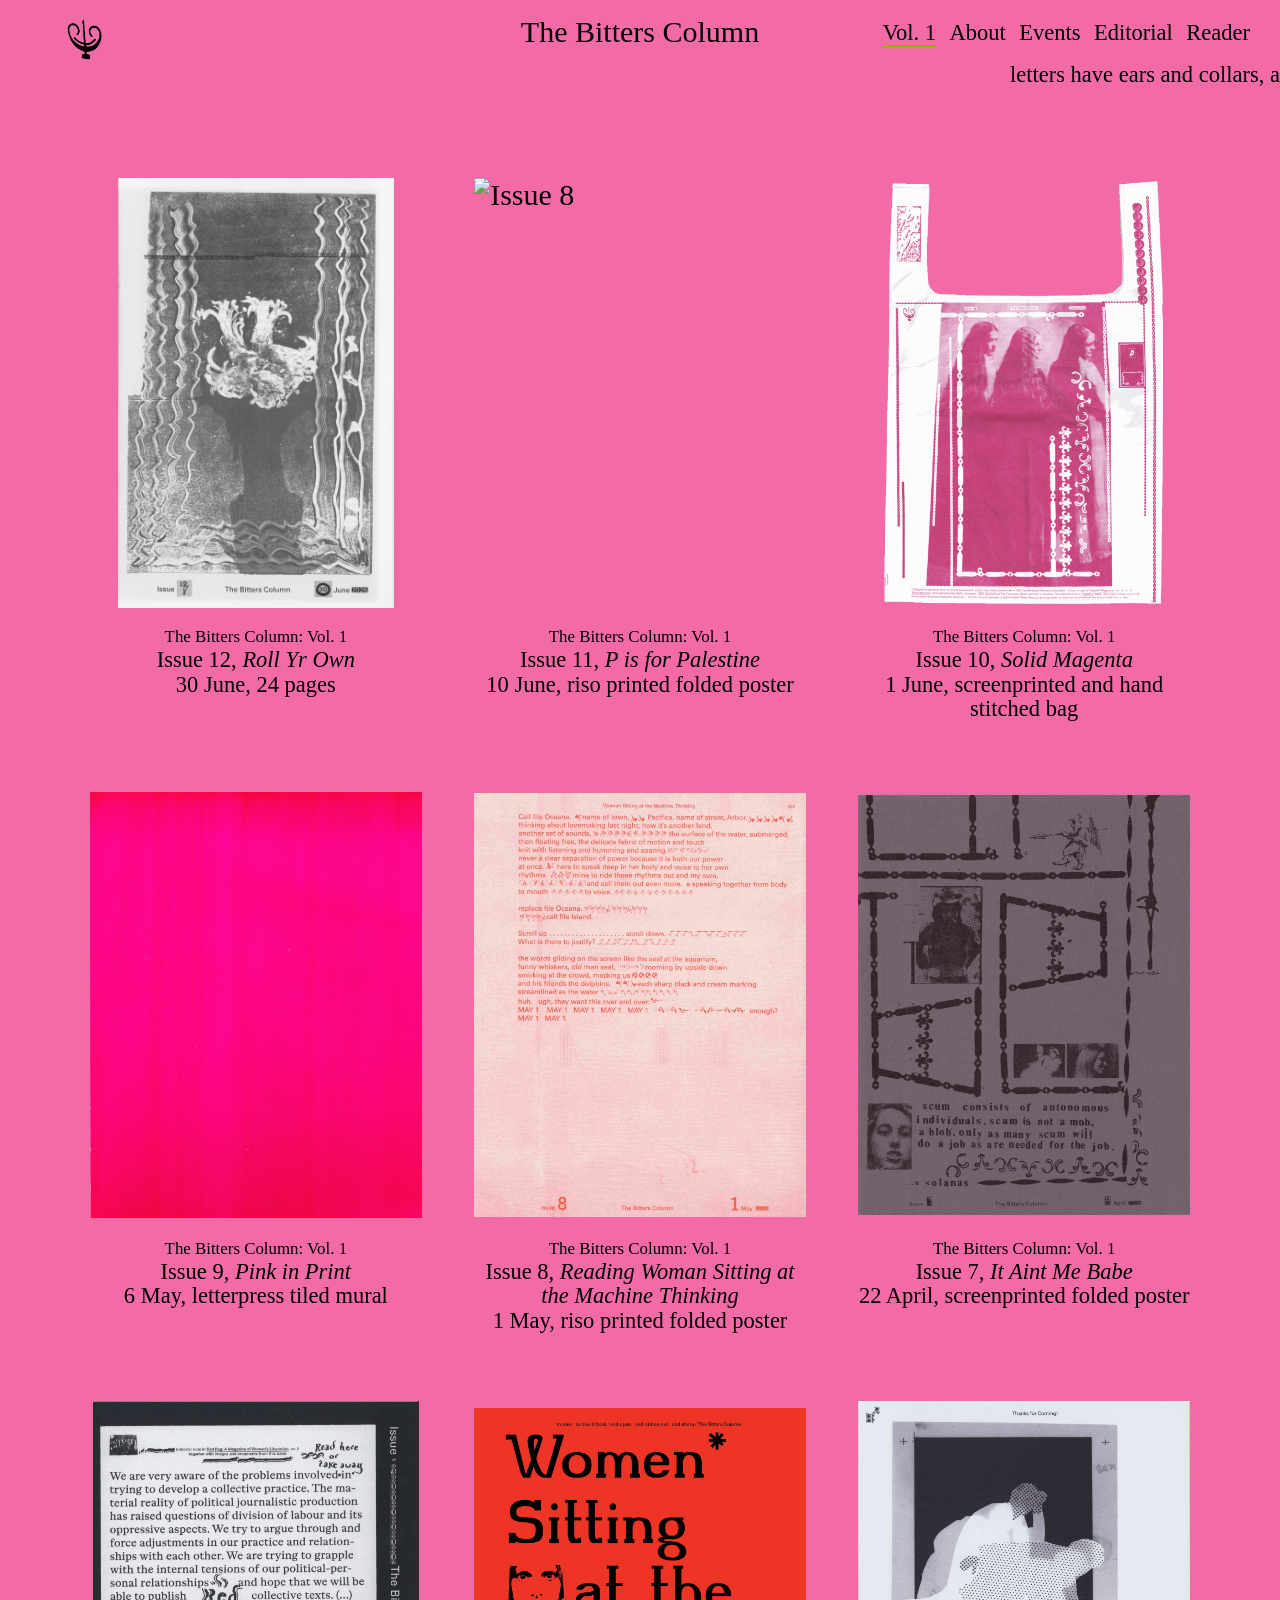
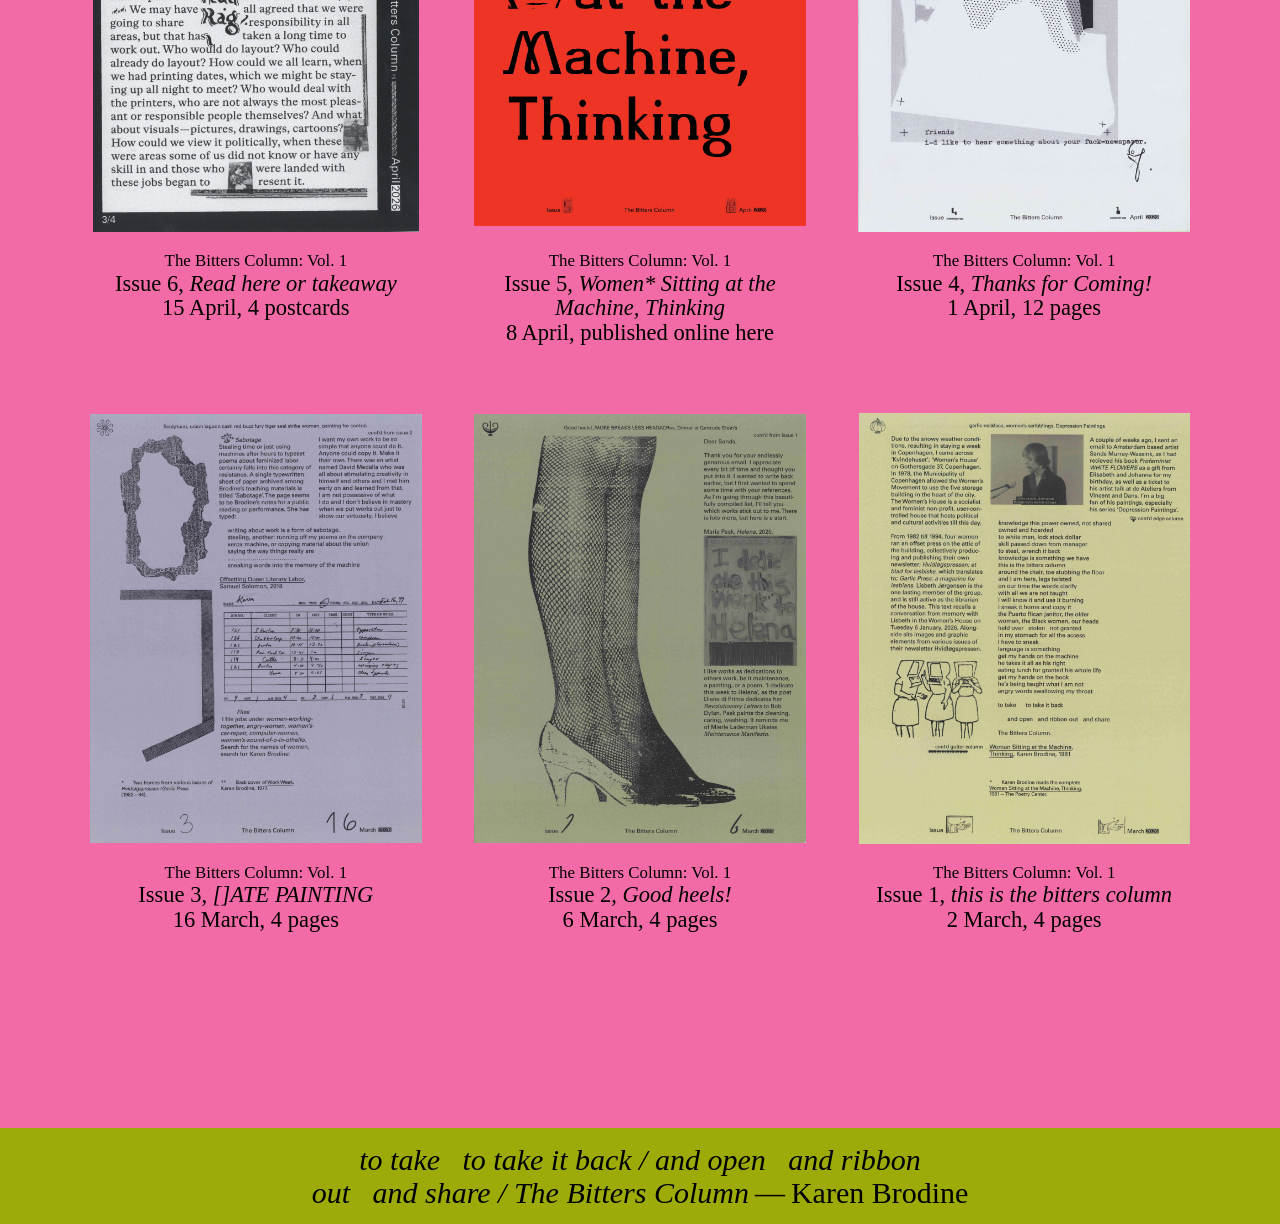
==== commit 7fe92d67: "commit" ====
--- a/index.html
+++ b/index.html
@@ -32,6 +32,7 @@
   <a href="#" id="header-title" class="js-open-popup">The Bitters Column</a>
 
   <nav class="corner-nav">
+    <a href="index.html">Vol. 1</a>
     <a href="#" class="js-open-popup">About</a>
     <a href="happening.html">Events</a>
     <a href="home-page-thesis.html">Editorial</a>
@@ -42,12 +43,12 @@
 <div class="popup popup-index" id="popup">
   <div class="popup-content">
     <button class="popup-close" id="popup-close">&times;</button>
-    <p>The Bitters Column is a bi-weekly publication about forming a feminist graphic design practice in conversation with others. </p>
 
 <p class="center">* The Bitters Column: Volume 1, Issue 1–12 *</p>
 
-<p>Issue 1, 2, and 3 includes a conversation with archivist Lisbeth Jørgensen, along
-with material from <em>Hvidløgspressen (Garlic Press): A Magazine for Lesbians</em>, collectively produced from 1982 – 1994, at Kvindehuset (Women’s House) in Copenhagen. Poems by Marxist-writer and typesetter Karen Brodine. Email correspondence on women painters with the artist <a href="https://giftsciencearchive.net/">Sands Murray-Wassink</a>.</p>
+    <p>The Bitters Column is a bi-weekly publication about forming a feminist graphic design practice in conversation with others.</p>
+
+<p>Issue 1, 2, and 3 includes a conversation with archivist Lisbeth Jørgensen, along with material from <em>Hvidløgspressen (Garlic Press): A Magazine for Lesbians</em>, collectively produced from 1982 – 1994, at Kvindehuset (Women’s House) in Copenhagen. Poems by Marxist-writer and typesetter Karen Brodine. Email correspondence on women painters with the artist <a href="https://giftsciencearchive.net/">Sands Murray-Wassink</a>.</p>
 
 <p>Issue 4 is a text on labor and sexuality, titled <em>IN REST, IN DEFIANCE</em>, written by <a href="https://www.vincentbecher.com/">Vincent Becher</a> for 1 May (Labor Day) 2026. Along with images from <em>Suck: The First European Sex Paper</em>, published 1969 –1974, London.</p>
 
@@ -65,7 +66,7 @@
 
 <p>Issue 11 are collages made with <a href="https://rietlanden.womensoffice.nl/index.html">Elisabeth Rafstedt and Johanna Ehde&thinsp;—&thinsp;Rietlanden Women's Office</a>, with material from <a href="https://www.palestineposterproject.org/">Palestine Poster Project Archive</a>.</p>
 
-<p>Issue 12 is in dialogue with <a href="https://johannagratzer.info/">Johanna Gratzer</a>, along with a visual essay with sourced images from <em>Chrysalis Magazine: A Magazine of Women’s Culture</em>, produced from 1977 – 1980, at The Woman’s Building, Los Angeles.</p>
+<p>Issue 12 is in dialogue with <a href="https://johannagratzer.info/">Johanna Gratzer</a>, along with a visual essay with sourced images from <em>Chrysalis Magazine: A Magazine of Women’s Culture</em>, produced from 1977–1980, at The Woman’s Building, Los Angeles.</p>
 
 <p><a href="https://www.stanislawzielinski.com/">Stan Zielinski</a> selects the footer numbers for each issue.</p>
 
@@ -107,7 +108,7 @@
     <img class="toggle-image" src="content/issue12.jpeg" data-alt="content/issue12-spread.png" alt="Issue 8">
     </a>
 				  <figcaption>
-      <span class="caption-series">The Bitters Column: Vol 1</span><br>
+      <span class="caption-series">The Bitters Column: Vol. 1</span><br>
       <span class="caption-author">Issue 12,</span>
 	        <span class="caption-title"><em>Roll Yr Own</em></span>
                 <span class="caption-author"><br>30 June, 24 pages</span>
@@ -120,7 +121,7 @@
     <img class="toggle-image" src="content/palestine.jpg" data-alt="content/palestine-back.jpg" alt="Issue 8">
     </a>
 				  <figcaption>
-      <span class="caption-series">The Bitters Column: Vol 1</span><br>
+      <span class="caption-series">The Bitters Column: Vol. 1</span><br>
       <span class="caption-author">Issue 11,</span>
 	        <span class="caption-title"><em>P is for Palestine</em></span>
                 <span class="caption-author"><br>10 June, riso printed folded poster</span>
@@ -133,7 +134,7 @@
     <img class="toggle-image" src="content/issue10-front.png" data-alt="content/issue10-back.png" alt="Issue 8">
     </a>
 				  <figcaption>
-      <span class="caption-series">The Bitters Column: Vol 1</span><br>
+      <span class="caption-series">The Bitters Column: Vol. 1</span><br>
       <span class="caption-author">Issue 10,</span>
 	        <span class="caption-title"><em>Solid Magenta</em></span>
                 <span class="caption-author"><br>1 June, screenprinted and hand stitched bag</span>
@@ -146,7 +147,7 @@
     <img class="toggle-image" src="content/issue-9.jpg" data-alt="content/issue-9-2.jpg" alt="Issue 8">
     </a>
 				  <figcaption>
-      <span class="caption-series">The Bitters Column: Vol 1</span><br>
+      <span class="caption-series">The Bitters Column: Vol. 1</span><br>
       <span class="caption-author">Issue 9,</span>
 	        <span class="caption-title"><em>Pink in Print</em></span>
                 <span class="caption-author"><br>6 May, letterpress tiled mural</span>
@@ -159,7 +160,7 @@
     <img class="toggle-image" src="content/TBC-ISSUE-8-FOLD.jpg" data-alt="content/tbc-issue-8-big.jpg" alt="Issue 8">
     </a>
 				  <figcaption>
-      <span class="caption-series">The Bitters Column: Vol 1</span><br>
+      <span class="caption-series">The Bitters Column: Vol. 1</span><br>
       <span class="caption-author">Issue 8,</span>
 	        <span class="caption-title"><em>Reading Woman Sitting at the Machine Thinking</em></span>
                 <span class="caption-author"><br>1 May, riso printed folded poster</span>
@@ -172,7 +173,7 @@
     <img class="toggle-image" src="content/tbc-issue-7.jpg" data-alt="content/tbc-issue-7-big.jpg" alt="Issue 7">
     </a>
 				  <figcaption>
-      <span class="caption-series">The Bitters Column: Vol 1</span><br>
+      <span class="caption-series">The Bitters Column: Vol. 1</span><br>
       <span class="caption-author">Issue 7,</span>
 	        <span class="caption-title"><em>It Aint Me Babe</em></span>
       <span class="caption-author"><br>22 April, screenprinted folded poster</span>
@@ -186,7 +187,7 @@
     <img class="toggle-image" src="content/TBC-ISSUE-6-4.jpg" data-alt="content/TBC-ISSUE-6-2.jpg" alt="Issue 6" >
     </a>
 				  <figcaption>
-      <span class="caption-series">The Bitters Column: Vol 1</span><br>
+      <span class="caption-series">The Bitters Column: Vol. 1</span><br>
       <span class="caption-author">Issue 6,</span>
 	        <span class="caption-title"><em>Read here or takeaway</em></span>
       <span class="caption-author"><br>15 April, 4 postcards</span>
@@ -199,7 +200,7 @@
       <img src="content/issue-5.jpg" alt="Issue 5">
     </a>
 				  <figcaption>
-      <span class="caption-series">The Bitters Column: Vol 1</span><br>
+      <span class="caption-series">The Bitters Column: Vol. 1</span><br>
       <span class="caption-author">Issue 5,</span>
 	        <span class="caption-title"><em>Women* Sitting at the Machine, Thinking</em></span>
           <span class="caption-author"><br
@@ -213,7 +214,7 @@
     <img class="toggle-image" src="content/TBC-ISSUE4.jpg" data-alt="content/TBC-ISSUE-4-1.jpg" alt="Issue 4">
     </a>
 				  <figcaption>
-      <span class="caption-series">The Bitters Column: Vol 1</span><br>
+      <span class="caption-series">The Bitters Column: Vol. 1</span><br>
       <span class="caption-author">Issue 4,</span>
 	        <span class="caption-title"><em>Thanks for Coming!</em></span>
               <span class="caption-author"><br>1 April, 12 pages</span>
@@ -225,7 +226,7 @@
     <img class="toggle-image" src="content/TBC-ISSUE-3.jpg" data-alt="content/TBC-ISSUE-3-2.jpg" alt="Issue 3">
   </a>
   <figcaption>
-    <span class="caption-series">The Bitters Column: Vol 1</span><br>
+    <span class="caption-series">The Bitters Column: Vol. 1</span><br>
     <span class="caption-author">Issue 3,</span>
     <span class="caption-title"><em>[]ATE PAINTING</em></span>
         <span class="caption-author"><br>16 March, 4 pages</span>
@@ -237,7 +238,7 @@
     <img class="toggle-image" src="content/TBC-ISSUE-2.jpg" data-alt="content/TBC-ISSUE-2-1.jpg" alt="Issue 2">
   </a>
   <figcaption>
-    <span class="caption-series">The Bitters Column: Vol 1</span><br>
+    <span class="caption-series">The Bitters Column: Vol. 1</span><br>
     <span class="caption-author">Issue 2,</span>
     <span class="caption-title"><em>Good heels!</em></span>
         <span class="caption-author"><br>6 March, 4 pages</span>
@@ -249,7 +250,7 @@
     <img class="toggle-image" src="content/TBC-ISSUE-1.jpg" data-alt="content/TBC-ISSUE-1-2.jpg" alt="Issue 1">
   </a>
   <figcaption>
-    <span class="caption-series">The Bitters Column: Vol 1</span><br>
+    <span class="caption-series">The Bitters Column: Vol. 1</span><br>
     <span class="caption-author">Issue 1,</span>
     <span class="caption-title"><em>this is the bitters column</em></span>
     <span class="caption-author"><br>2 March, 4 pages</span>
--- a/assets/css/style.css
+++ b/assets/css/style.css
@@ -56,7 +56,7 @@
      h1/h3/header/nav are all sized in rem/em off this root value, so
      moving the floor keeps the whole type scale — headings, body text,
      nav — moving together instead of just shrinking paragraphs. */
-  font-size: clamp(19px, 2.5vw, 30px);
+  font-size: clamp(20px, 2.5vw, 30px);
 }
 
 /* GENERAL STYLES */
@@ -348,16 +348,7 @@
   }
 }
 
-/* CORNER NAV (About / Events / Editorial / Reader)
-   Sits fixed in the same top-right spot the old "(happening)" link used,
-   on one line, and never pushes or shrinks the (always centered) header
-   title. Instead, script.js/slideshow.js measure on load/resize whether
-   the title's edge would actually run into the nav; if so they add
-   .wrap-below, which drops the nav to its own line under the header —
-   still right-aligned, just no longer pinned to the corner. This reacts
-   to the real rendered width of each page's title rather than a fixed
-   breakpoint, since "The Bitters Column" and "Women* Sitting at the
-   Machine, Thinking" need very different amounts of room. */
+/* CORNER NAV (About / Events / Editorial / Reader) */
 
 .corner-nav {
   position: fixed;
